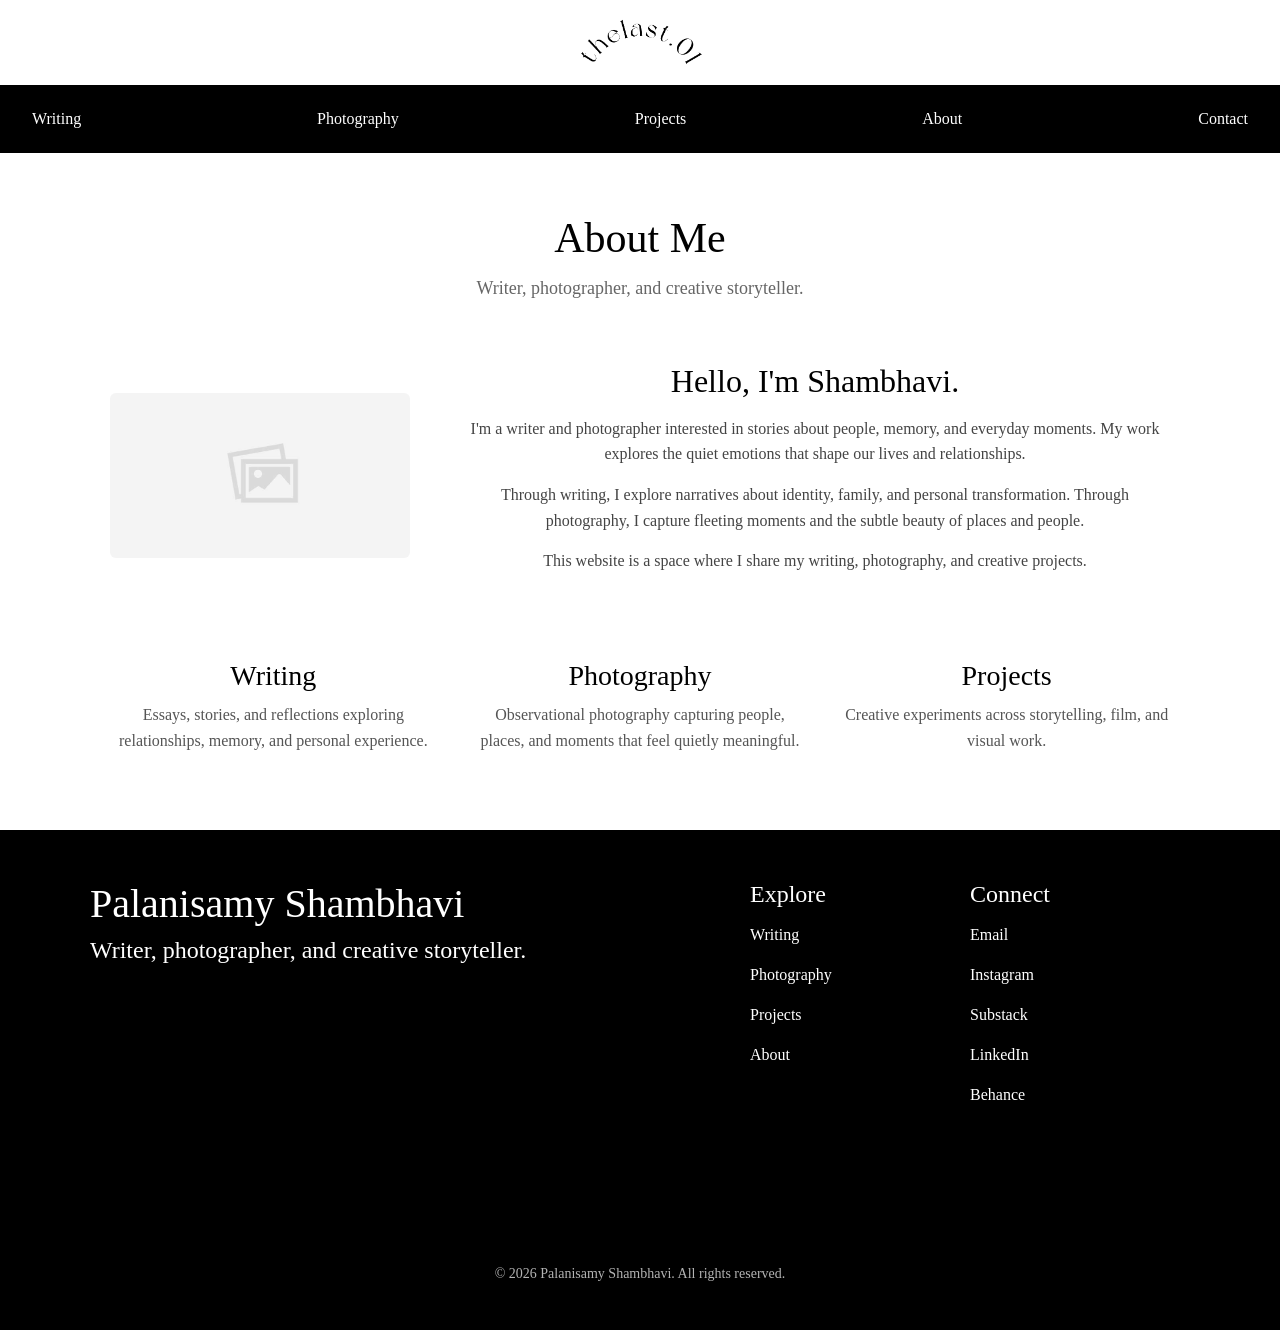
==== about/index.html @ fff71b80 "replaced with official placeholder images replaced all dummy images with proper placeholder images" ====
<!DOCTYPE html>
<html lang="en">
<head>
  <meta charset="utf-8"/>
  <meta name="viewport" content="width=device-width, initial-scale=1">
  <!--Page title & logo-->
  <title> About | TheLast.01 </title>
  <link rel="icon" type="image/png" href="../assets/logos/favicon.png">
  <!--Stylesheet Import-->
    <!-- js import -->
    <!-- <script src="index.js"></script> -->
    <!-- css import -->
    <link href="../universalJSCSSfiles/styles.css" rel="stylesheet"/>
    <!-- css import for navbar -->
    <link href="../universalJSCSSfiles/navbar.css" rel="stylesheet"/>
    <!-- css import for footer -->
    <link href="../universalJSCSSfiles/footer.css" rel="stylesheet"/>
    <!-- BOOTSTRAP -->
    <link rel="stylesheet" href="https://cdn.jsdelivr.net/npm/bootstrap@4.6.1/dist/css/bootstrap.min.css">
    <script src="https://cdn.jsdelivr.net/npm/jquery@3.6.0/dist/jquery.slim.min.js"></script>
    <script src="https://cdn.jsdelivr.net/npm/popper.js@1.16.1/dist/umd/popper.min.js"></script>
    <script src="https://cdn.jsdelivr.net/npm/bootstrap@4.6.1/dist/js/bootstrap.bundle.min.js"></script>
    <!-- for navbar-->
    <!-- <link rel="stylesheet" href="https://cdnjs.cloudflare.com/ajax/libs/font-awesome/4.7.0/css/font-awesome.min.css"> -->
</head>

  <body>
    <div>
      <!-- duplicate across ALL index.html pages -->
      <div>
        <!-- logo at the top of the page -->
        <div>
          <a href="../index.html">
            <img src="../assets/logos/websiteLogo.png" alt="" class="site-logo">
          </a>
        </div>

        <!-- introduce other pages in navBar-->
        <div></div>
        <nav>
          <ul class="navbar">
            <!-- might not include the following page later -->
            <!-- <a href="resume/index.html">resume</a> -->
            <li><a href="../writing/index.html">Writing</a></li>
            <li><a href="../photography/index.html">Photography</a></li>
            <li class="dropdown">
              <a href="../projects/index.html">Projects</a>
              <div class="dropdown-content">
                <a href="#">Link 1</a>
                <a href="#">Link 2</a>
                <a href="#">Link 3</a>
              </div>
            </li>
            <li><a href="../about/index.html">About</a></li>
            <li><a href="../contact/index.html">Contact</a></li>
          </ul>
        </nav>
      </div>

      <section class="about-page">

        <!-- Hero section -->
        <div class="about-hero">
          <h1>About Me</h1>
          <p>Writer, photographer, and creative storyteller.</p>
        </div>

        <!-- Main about section -->
        <div class="about-content">

          <div class="about-image">
            <img src="../placeholder.jpg" alt="Photo of Shambhavi">
          </div>

          <div class="about-text">
            <h2>Hello, I'm Shambhavi.</h2>

            <p>
              I'm a writer and photographer interested in stories about people,
              memory, and everyday moments. My work explores the quiet emotions
              that shape our lives and relationships.
            </p>

            <p>
              Through writing, I explore narratives about identity, family,
              and personal transformation. Through photography, I capture
              fleeting moments and the subtle beauty of places and people.
            </p>

            <p>
              This website is a space where I share my writing, photography,
              and creative projects.
            </p>

          </div>

        </div>

        <!-- What I do section -->
        <div class="about-work">

          <div class="work-item">
            <h3>Writing</h3>
            <p>
              Essays, stories, and reflections exploring relationships,
              memory, and personal experience.
            </p>
          </div>

          <div class="work-item">
            <h3>Photography</h3>
            <p>
              Observational photography capturing people, places,
              and moments that feel quietly meaningful.
            </p>
          </div>

          <div class="work-item">
            <h3>Projects</h3>
            <p>
              Creative experiments across storytelling, film,
              and visual work.
            </p>
          </div>

        </div>

      </section>


  </div>
  </body>

  <footer class="footer">

    <div class="footer-container">

      <div class="footer-column">
        <h1>Palanisamy Shambhavi</h1>
        <h4>Writer, photographer, and creative storyteller.</h4>
      </div>

      <div class="footer-column explore">
        <h4>Explore</h4>
          <p><a href="/writing">Writing</a></p>
          <p><a href="/photography">Photography</a></p>
          <p><a href="/projects">Projects</a></p>
          <p><a href="/about">About</a></p>
      </div>

      <div class="footer-column connect">
        <h4>Connect</h4>
          <p><a href="mailto:p.shambhavi.01@gmail.com">Email</a></p>
          <p><a href="https://www.instagram.com/thelast.01?igsh=a3dubzdybmFxbXIz">Instagram</a></p>
          <p><a href="https://substack.com/@theangrydaughter/posts">Substack</a></p>
          <p><a href="https://www.linkedin.com/in/shambhavi912/">LinkedIn</a></p>
          <p><a href="https://www.behance.net/shambhapalanis">Behance</a></p>
      </div>



    </div>

    <!-- <div class="socials">
      <img src="assets/socialMedia/email.png" alt="">
      <img src="assets/socialMedia/linkedin.png" alt="">
      <img src="assets/socialMedia/instagram.png" alt="">
      <img src="assets/socialMedia/youtube.png" alt="">
    </div> -->

    <div class="footer-bottom">
      <p>© 2026 Palanisamy Shambhavi. All rights reserved.</p>
    </div>

  </footer>


</html>
---- universalJSCSSfiles/styles.css ----
/* apply across all pages */
*
{
  font-family: serif, Times New Roman, Georgia;
  color: black;
  text-align: center;
  box-sizing: border-box;
}
body {
  font-family: "Inter", sans-serif;
  /* scolor: #1a1a1a; */
  line-height: 1.6;
  margin: 0;
  padding: 0;
  overflow-x: hidden;/* optional: hides horizontal overflow */
}

h1, h2, h3 {
  font-family: "Dream Avenue", serif;
}

html
{
  scroll-behavior: smooth;
  height: 100%;
  margin: 0;
  padding: 0;
  overflow-x: hidden;/* optional: hides horizontal overflow */
}


/* website logo styling */
.site-logo {
  width: 10%;   /* adjust size */
  height: auto;   /* keeps proportions */
}

/* carousel styling */
.carousel {
  position: relative;
  width: 100%;
  overflow: hidden;
}

.carousel-track {
  display: flex;
  scroll-behavior: smooth;
  overflow-x: hidden;

}


.slide {
  min-width: 100%;

  flex-shrink: 0;

}

.slide img {
  width: 100%;
  height: 550px;
  object-fit: cover;
  display: block;
}

/* arrows */

.arrow {
  position: absolute;
  top: 50%;
  transform: translateY(-50%);
  font-size: 28px;
  background: rgba(0,0,0,0.4);
  color: white;
  border: none;
  padding: 10px 14px;
  cursor: pointer;
}

.prev { left: 10px; }
.next { right: 10px; }

/* dots */

.carousel-dots {
  display: flex;
  justify-content: center;
  margin: 15px 0;
}

.carousel-dots button {
  width: 10px;
  height: 10px;
  border-radius: 50%;
  border: none;
  margin: 5px;
  background: #ccc;
  cursor: pointer;
}

.carousel-dots button.active {
  background: #333;
}



.everything
{
  margin-left: 5%;
  margin-right: 5%;
}

/* homepage sections styling */
.homepage-sections{
  width: 100%;
  border-top: 1px solid grey;
  border-bottom: 1px solid grey;
  padding: 1%;
margin: 1%;
}



.writing-grid {
  display: grid;
  grid-template-columns: 32% 32% 32%;
  justify-content: space-between; /* spreads the 3 pairs apart */
}

.writing-pair {
  display: grid;
  grid-template-columns: 40% 60%;
  border: 1px solid #ccc;
padding: 0px;
}
.writing-pair:hover {
  border-color: red;
}
.writing-grid div {
  background-color: #f1f1f1;
  color: #000;
  padding: 10px;
  font-size: 30px;
  text-align: center;
}

.writing-grid img
{
  width: 100%;
}


/* image grid styling */
.image-grid {
  display: grid;
  gap: 5%;
  grid-template-columns: auto auto auto;
  padding-top: 20px;
  padding-bottom: 50px;
}

.image-grid img {
  width: 100%;
}

.mainPhoto {
  grid-row-start: 1;
  grid-row-end: 3;
   grid-column-start: 2;
  grid-column-end: 3;
}


/* projects grid styling */
.projects-grid
{
  display: grid;
  gap: 5%;
  grid-template-columns: auto auto auto;
  padding-top: 20px;
  padding-bottom: 50px;
}
.projects-grid img {
  width: 100%;
}





/* about page */
.about-page{
  max-width:1100px;
  margin:auto;
  padding:60px 20px;
  line-height:1.6;
}

/* Hero */

.about-hero{
  text-align:center;
  margin-bottom:60px;
}

.about-hero h1{
  font-size:42px;
  margin-bottom:10px;
}

.about-hero p{
  font-size:18px;
  color:#666;
}

/* Main content */

.about-content{
  display:flex;
  gap:50px;
  align-items:center;
  margin-bottom:70px;
}

.about-image img{
  width:300px;
  border-radius:6px;
}

.about-text h2{
  margin-bottom:15px;
}

.about-text p{
  margin-bottom:15px;
  color:#444;
}

/* Work section */

.about-work{
  display:grid;
  grid-template-columns:repeat(3,1fr);
  gap:40px;
}

.work-item h3{
  margin-bottom:10px;
}

.work-item p{
  color:#555;
}

/* Responsive */

@media(max-width:900px){

.about-content{
  flex-direction:column;
  text-align:center;
}

.about-work{
  grid-template-columns:1fr;
}

}


/* contact page */
.contact-page {
  padding: 80px 20px;
}

.contact-container {
  max-width: 700px;
  margin: auto;
}

.contact-container h1 {
  font-size: 36px;
  margin-bottom: 15px;
}

.contact-intro {
  margin-bottom: 40px;
  color: #555;
  line-height: 1.6;
}

/* Links */

.contact-links {
  display: flex;
  flex-direction: column;
  gap: 20px;
}

.contact-item {
  display: block;
  padding: 20px;
  border: 1px solid #eee;
  text-decoration: none;
  color: black;
  transition: 0.2s;
}

.contact-item span {
  display: block;
  font-size: 14px;
  color: #666;
  margin-top: 5px;
}

.contact-item:hover {
  background: #f6f6f6;
  transform: translateX(4px);
}
---- universalJSCSSfiles/navbar.css ----
/* apply across all pages */
*
{
  font-family: serif, Times New Roman, Georgia;
  color: black;
  text-align: center;
}
html
{
  scroll-behavior: smooth;
  height: 100%;
}

/* navigation bar styling */
.navbar {
  list-style-type: none;
  margin: 0;
  padding: 0;
  background-color: black;
  display: flex;
  position: fixed;
  top: 0;
  width: 100%;
}

.navbar li a {
  display: block;
  color: white;
  padding: 14px 16px;
  text-decoration: none;
}

li {
  float: left;
}

/* this isnt working though, check it later */
@media screen and (max-width: 600px) {
  ul.navbar li.right,
  ul.navbar li {float: none;}
}

li a, .dropbtn {
  display: inline-block;
  color: white;
  text-align: center;
  padding: 14px 16px;
  text-decoration: none;
}

li a:hover, .dropdown:hover .dropbtn {
  background-color: grey;
}

li.dropdown {
  display: inline-block;
}

.dropdown-content {
  display: none;
  position: absolute;
  background-color: #f9f9f9;
  min-width: 160px;
  box-shadow: 0px 8px 16px 0px rgba(0,0,0,0.2);
  z-index: 1;
}

.dropdown-content a {
  /* fontColor: red; */
  padding: 12px 16px;
  text-decoration: none;
  display: block;
  text-align: left;
}

.dropdown-content a:hover {background-color: yellow;}

.dropdown:hover .dropdown-content {
  display: block;
}
---- universalJSCSSfiles/footer.css ----
.footer {
  background-color: black;
  color: white;
  padding: 50px 0px 30px 0px;
  text-align: left !important; /* forces it */
}

.footer-container {
  max-width: 1100px;
  margin: auto;
  display: flex;
  justify-content: space-between;
}

.footer-container h1,
.footer-container h4,
.footer-container p,
.footer-container li,
.footer-container a,
.footer-bottom p {
  color: white;
}

.footer-column{
  background-color: black;
  width: 60%;
  text-align: left !important;
}
.footer-column,
.footer-column.explore,
.footer-column.connect
{
margin-bottom: 100px; /* adds 20px space below only */
}
.footer-column * {
  text-align: left; /* aligns everything inside, including grid children */
}

.footer-column ul li {
  text-align: left;
}
.footer-column h3,
.footer-column h4 {
  margin-bottom: 15px;
}

.footer-column p {
  max-width: 250px;
}

.footer-column ul {
  list-style: none;
  padding: 0;
  margin: 0;
}
.footer-column li {
  margin-bottom: 8px;
}

.footer-column a {
  color: white;
  text-decoration: none;
}

.footer-column a:hover {
  text-decoration: underline;
}

.footer-column.explore{
  background-color: black;
  width: 20%;
}
/* Explore section: everything in one row */
.footer-column.explore ul {
  display: grid;
  /* grid-template-columns: repeat(4, auto); */
  gap: 30px;
}

.footer-column.connect{
  background-color: black;
  width: 20%;
}
/* Connect section: 3 items first row, 2 second row */
.footer-column.connect ul {
  display: grid;
  /* grid-template-columns: repeat(3, auto); */
  gap: 30px;
}

.footer-bottom {
  text-align: center;
  margin-top: 40px;
  font-size: 14px;
  opacity: 0.7;
}
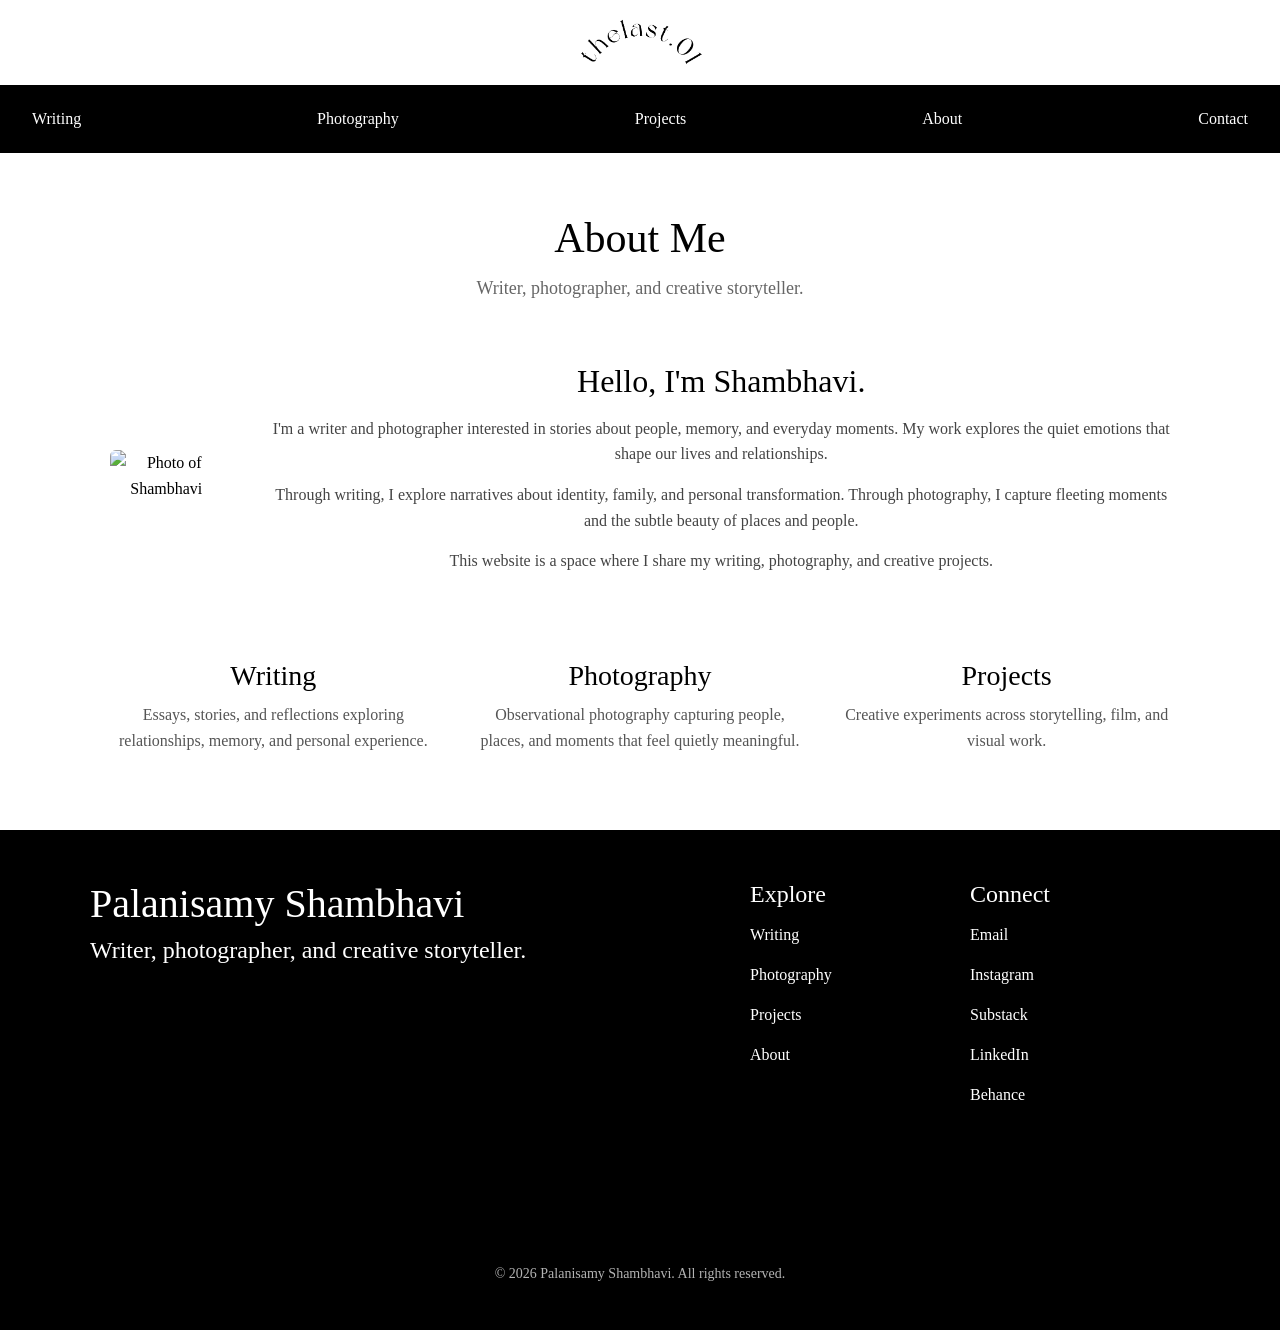
==== commit 5b7d2ab4: "image upload" ====
--- a/about/index.html
+++ b/about/index.html
@@ -11,6 +11,7 @@
     <!-- <script src="index.js"></script> -->
     <!-- css import -->
     <link href="../universalJSCSSfiles/styles.css" rel="stylesheet"/>
+    <link href="about.css" rel="stylesheet"/>
     <!-- css import for navbar -->
     <link href="../universalJSCSSfiles/navbar.css" rel="stylesheet"/>
     <!-- css import for footer -->
@@ -57,7 +58,7 @@
         </nav>
       </div>
 
-      <section class="about-page">
+      <div class="about-page">
 
         <!-- Hero section -->
         <div class="about-hero">
@@ -69,7 +70,7 @@
         <div class="about-content">
 
           <div class="about-image">
-            <img src="../placeholder.jpg" alt="Photo of Shambhavi">
+            <img src="aboutPagePicture.jpeg" alt="Photo of Shambhavi">
           </div>
 
           <div class="about-text">
@@ -125,11 +126,10 @@
 
         </div>
 
-      </section>
+      </div>
 
 
   </div>
-  </body>
 
   <footer class="footer">
 
@@ -175,4 +175,8 @@
   </footer>
 
 
+  </body>
+
+
+
 </html>
--- a/about/about.css
+++ b/about/about.css
@@ -0,0 +1,5 @@
+.about-page
+{
+  width: 90%;
+  margin: 0 auto;
+}
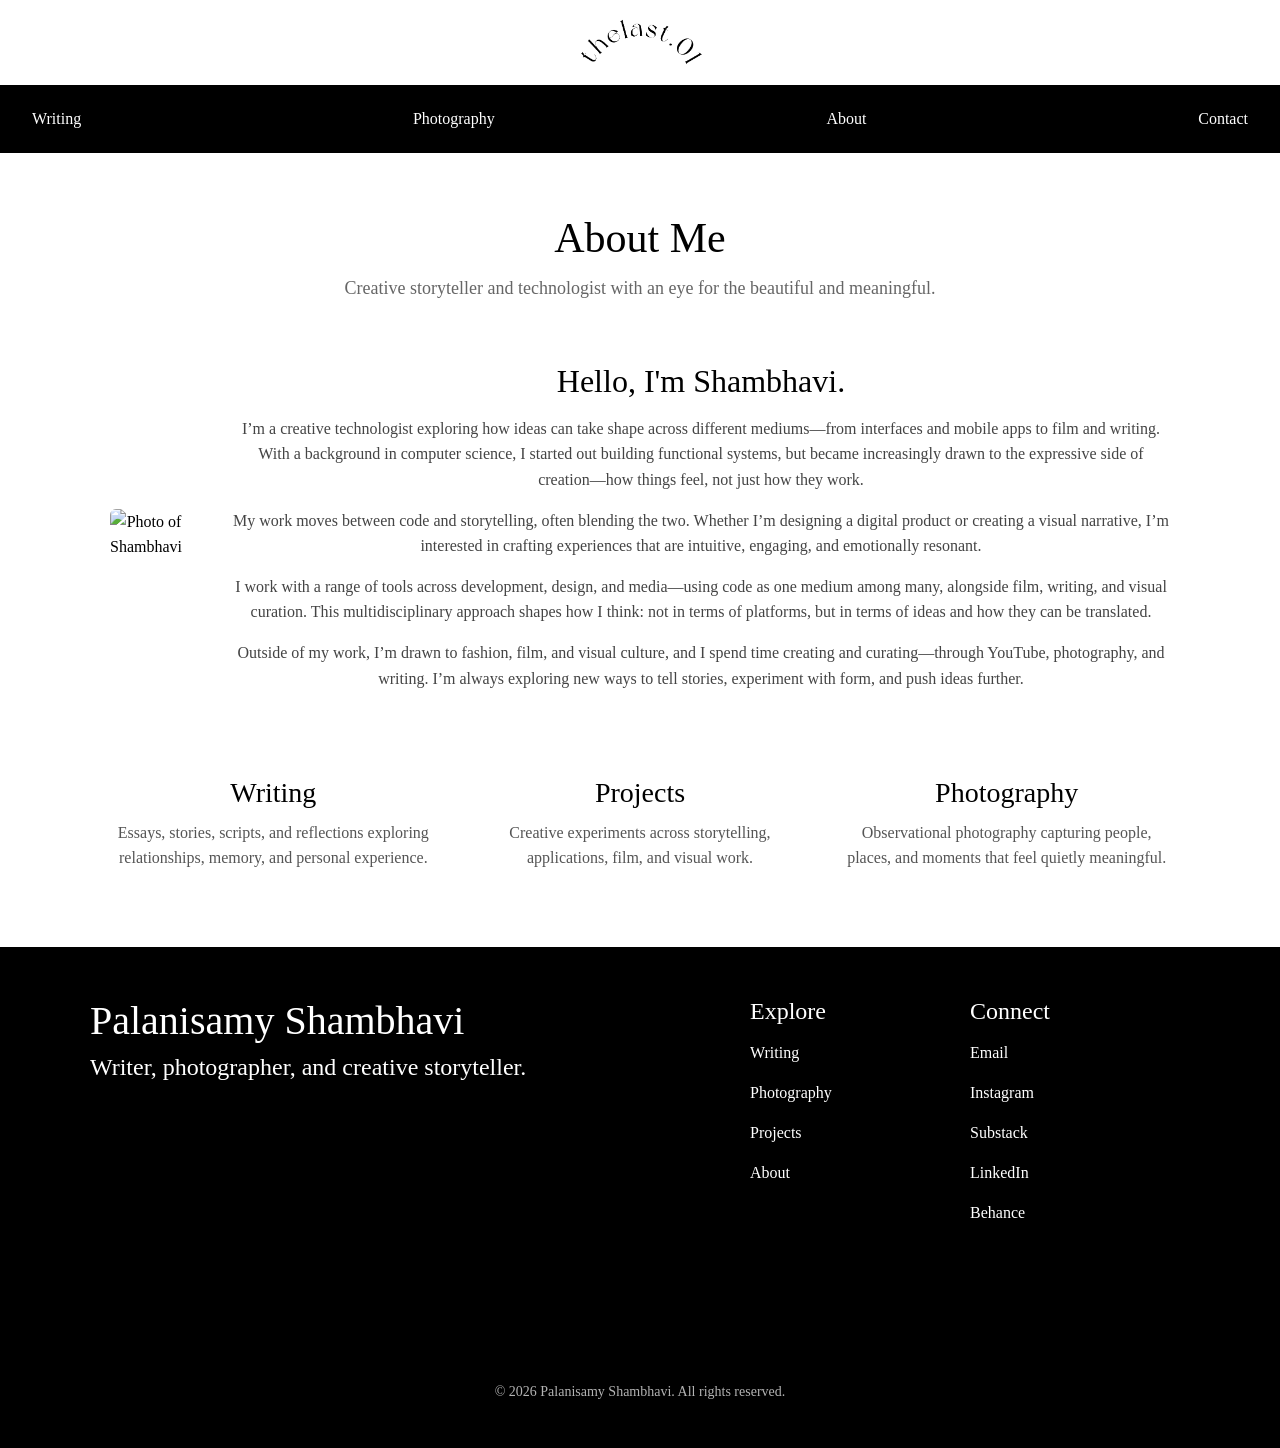
==== commit d4c53e01: "edits" ====
--- a/about/index.html
+++ b/about/index.html
@@ -44,14 +44,14 @@
             <!-- <a href="resume/index.html">resume</a> -->
             <li><a href="../writing/index.html">Writing</a></li>
             <li><a href="../photography/index.html">Photography</a></li>
-            <li class="dropdown">
+            <!-- <li class="dropdown">
               <a href="../projects/index.html">Projects</a>
               <div class="dropdown-content">
                 <a href="#">Link 1</a>
                 <a href="#">Link 2</a>
                 <a href="#">Link 3</a>
               </div>
-            </li>
+            </li> -->
             <li><a href="../about/index.html">About</a></li>
             <li><a href="../contact/index.html">Contact</a></li>
           </ul>
@@ -63,7 +63,7 @@
         <!-- Hero section -->
         <div class="about-hero">
           <h1>About Me</h1>
-          <p>Writer, photographer, and creative storyteller.</p>
+          <p>Creative storyteller and technologist with an eye for the beautiful and meaningful.</p>
         </div>
 
         <!-- Main about section -->
@@ -77,20 +77,16 @@
             <h2>Hello, I'm Shambhavi.</h2>
 
             <p>
-              I'm a writer and photographer interested in stories about people,
-              memory, and everyday moments. My work explores the quiet emotions
-              that shape our lives and relationships.
+              I’m a creative technologist exploring how ideas can take shape across different mediums—from interfaces and mobile apps to film and writing. With a background in computer science, I started out building functional systems, but became increasingly drawn to the expressive side of creation—how things feel, not just how they work.
             </p>
-
             <p>
-              Through writing, I explore narratives about identity, family,
-              and personal transformation. Through photography, I capture
-              fleeting moments and the subtle beauty of places and people.
+              My work moves between code and storytelling, often blending the two. Whether I’m designing a digital product or creating a visual narrative, I’m interested in crafting experiences that are intuitive, engaging, and emotionally resonant.
             </p>
-
             <p>
-              This website is a space where I share my writing, photography,
-              and creative projects.
+              I work with a range of tools across development, design, and media—using code as one medium among many, alongside film, writing, and visual curation. This multidisciplinary approach shapes how I think: not in terms of platforms, but in terms of ideas and how they can be translated.
+            </p>
+            <p>
+              Outside of my work, I’m drawn to fashion, film, and visual culture, and I spend time creating and curating—through YouTube, photography, and writing. I’m always exploring new ways to tell stories, experiment with form, and push ideas further.
             </p>
 
           </div>
@@ -103,26 +99,24 @@
           <div class="work-item">
             <h3>Writing</h3>
             <p>
-              Essays, stories, and reflections exploring relationships,
-              memory, and personal experience.
+              Essays, stories, scripts, and reflections exploring relationships, memory, and personal experience.
+            </p>
+          </div>
+
+          <div class="work-item">
+            <h3>Projects</h3>
+            <p>
+              Creative experiments across storytelling, applications, film, and visual work.
             </p>
           </div>
 
           <div class="work-item">
             <h3>Photography</h3>
             <p>
-              Observational photography capturing people, places,
-              and moments that feel quietly meaningful.
+              Observational photography capturing people, places, and moments that feel quietly meaningful.
             </p>
           </div>
 
-          <div class="work-item">
-            <h3>Projects</h3>
-            <p>
-              Creative experiments across storytelling, film,
-              and visual work.
-            </p>
-          </div>
 
         </div>
 
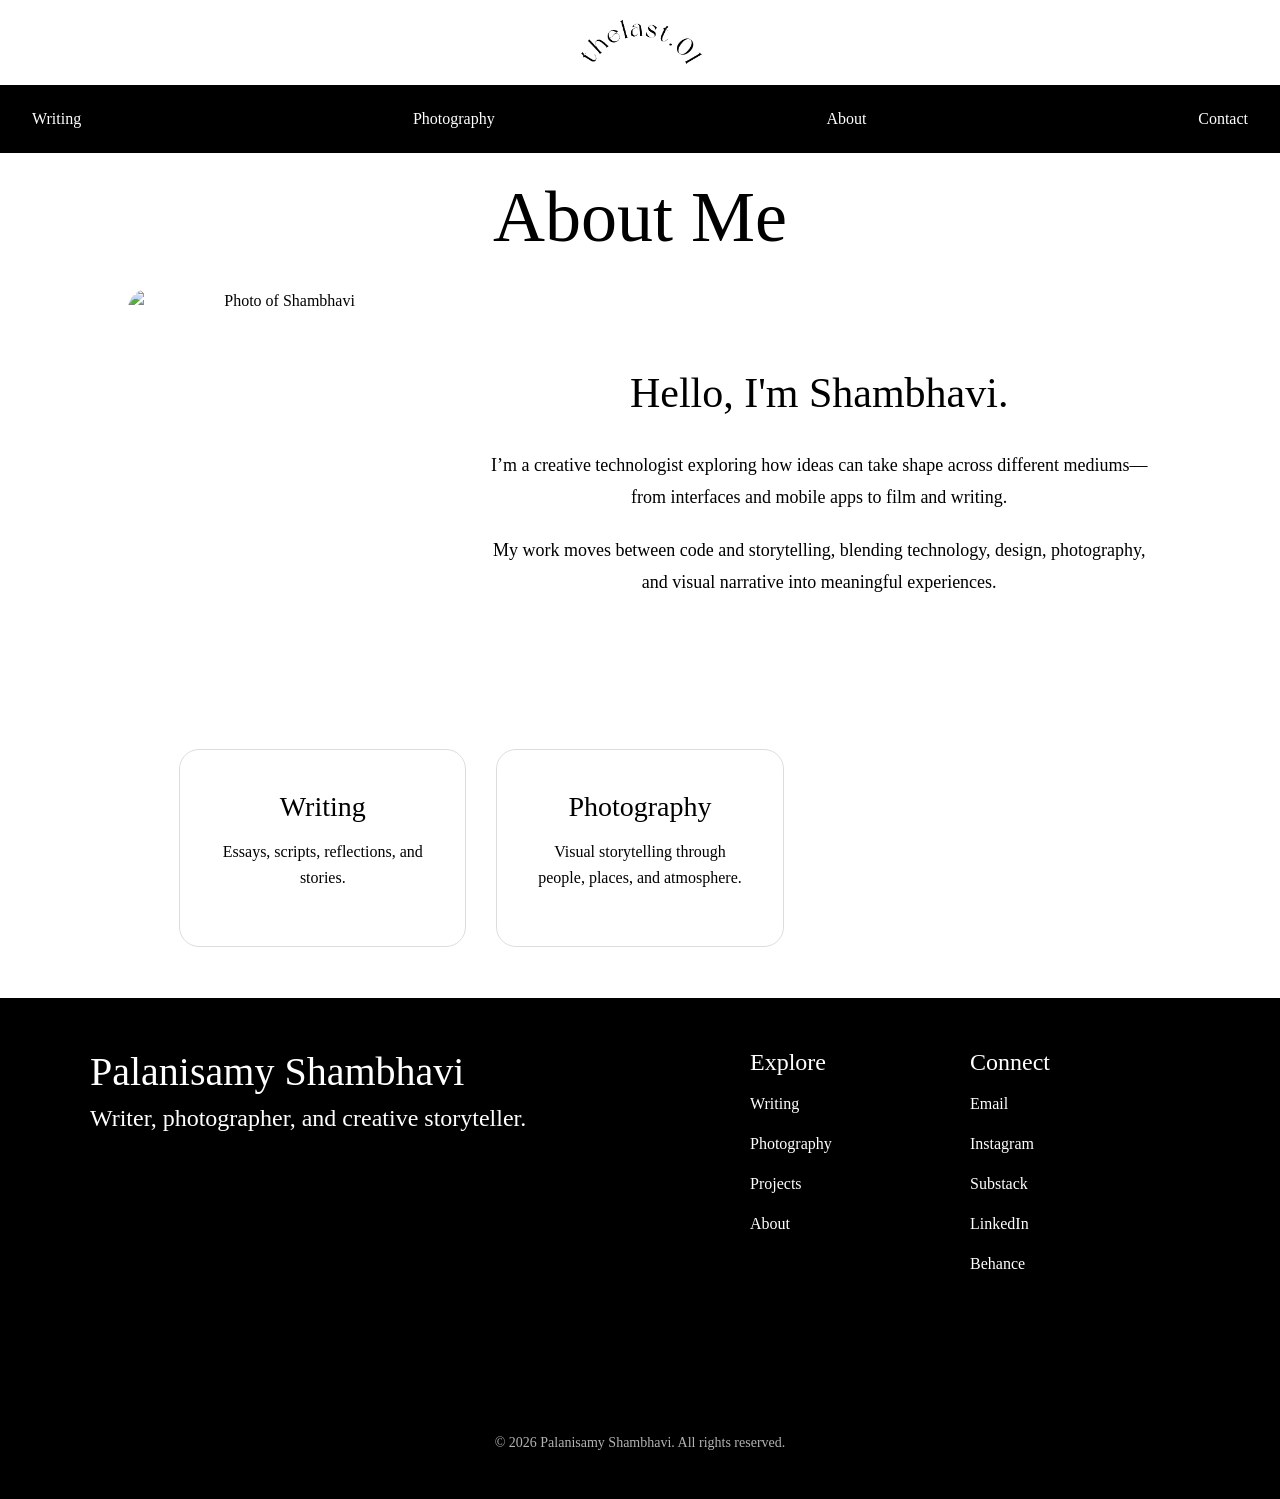
==== commit 03c0b43e: "about page edits" ====
--- a/about/index.html
+++ b/about/index.html
@@ -60,14 +60,13 @@
 
       <div class="about-page">
 
-        <!-- Hero section -->
-        <div class="about-hero">
+        <!-- title -->
+        <section class="about-title">
           <h1>About Me</h1>
-          <p>Creative storyteller and technologist with an eye for the beautiful and meaningful.</p>
-        </div>
+        </section>
 
-        <!-- Main about section -->
-        <div class="about-content">
+        <!-- image + intro -->
+        <section class="about-intro">
 
           <div class="about-image">
             <img src="aboutPagePicture.jpeg" alt="Photo of Shambhavi">
@@ -77,48 +76,44 @@
             <h2>Hello, I'm Shambhavi.</h2>
 
             <p>
-              I’m a creative technologist exploring how ideas can take shape across different mediums—from interfaces and mobile apps to film and writing. With a background in computer science, I started out building functional systems, but became increasingly drawn to the expressive side of creation—how things feel, not just how they work.
-            </p>
-            <p>
-              My work moves between code and storytelling, often blending the two. Whether I’m designing a digital product or creating a visual narrative, I’m interested in crafting experiences that are intuitive, engaging, and emotionally resonant.
-            </p>
-            <p>
-              I work with a range of tools across development, design, and media—using code as one medium among many, alongside film, writing, and visual curation. This multidisciplinary approach shapes how I think: not in terms of platforms, but in terms of ideas and how they can be translated.
-            </p>
-            <p>
-              Outside of my work, I’m drawn to fashion, film, and visual culture, and I spend time creating and curating—through YouTube, photography, and writing. I’m always exploring new ways to tell stories, experiment with form, and push ideas further.
+              I’m a creative technologist exploring how ideas can take shape
+              across different mediums—from interfaces and mobile apps to film
+              and writing.
             </p>
 
-          </div>
-
-        </div>
-
-        <!-- What I do section -->
-        <div class="about-work">
-
-          <div class="work-item">
-            <h3>Writing</h3>
             <p>
-              Essays, stories, scripts, and reflections exploring relationships, memory, and personal experience.
+              My work moves between code and storytelling, blending technology,
+              design, photography, and visual narrative into meaningful experiences.
             </p>
           </div>
 
-          <div class="work-item">
+        </section>
+
+        <!-- categories -->
+        <section class="about-links">
+
+<a href="../writing/index.html">
+          <div class="about-card">
+            <h3>Writing</h3>
+            <p>Essays, scripts, reflections, and stories.</p>
+          </div>
+        </a>
+
+<!-- <a href="../projects/index.html">
+          <div class="about-card">
             <h3>Projects</h3>
-            <p>
-              Creative experiments across storytelling, applications, film, and visual work.
-            </p>
+            <p>Creative experiments across media and technology.</p>
           </div>
+        </a> -->
 
-          <div class="work-item">
+<a href="../photography/index.html">
+          <div class="about-card">
             <h3>Photography</h3>
-            <p>
-              Observational photography capturing people, places, and moments that feel quietly meaningful.
-            </p>
+            <p>Visual storytelling through people, places, and atmosphere.</p>
           </div>
+        </a>
 
-
-        </div>
+        </section>
 
       </div>
 
--- a/universalJSCSSfiles/styles.css
+++ b/universalJSCSSfiles/styles.css
@@ -105,75 +105,137 @@
 
 
 
-.everything
-{
-  margin-left: 5%;
-  margin-right: 5%;
-}
+            .main-body
+            {
+              margin-left: 5%;
+              margin-right: 5%;
+              /* background: red; */
+            }
+            .gap-format
+            {
+              /* background: pink; */
+              padding-top: 8vh;
+            }
 
 /* homepage sections styling */
-.homepage-sections{
-  width: 100%;
-  border-top: 1px solid grey;
-  border-bottom: 1px solid grey;
-  padding: 1%;
-margin: 1%;
-}
-
-
-
-.writing-grid {
-  display: grid;
-  grid-template-columns: 32% 32% 32%;
-  justify-content: space-between; /* spreads the 3 pairs apart */
-}
-
-.writing-pair {
-  display: grid;
-  grid-template-columns: 40% 60%;
-  border: 1px solid #ccc;
-padding: 0px;
-}
-.writing-pair:hover {
-  border-color: red;
-}
-.writing-grid div {
-  background-color: #f1f1f1;
-  color: #000;
-  padding: 10px;
-  font-size: 30px;
-  text-align: center;
-}
-
-.writing-grid img
-{
-  width: 100%;
-}
-
-
-/* image grid styling */
-.image-grid {
-  display: grid;
-  gap: 5%;
-  grid-template-columns: auto auto auto;
-  padding-top: 20px;
-  padding-bottom: 50px;
-}
-
-.image-grid img {
-  width: 100%;
-}
-
-.mainPhoto {
-  grid-row-start: 1;
-  grid-row-end: 3;
-   grid-column-start: 2;
-  grid-column-end: 3;
-}
+            .homepage-sections{
+              width: 100%;
+              /* border-top: 1px solid grey;
+              border-bottom: 1px solid grey; */
+              padding: 1%;
+              padding-bottom: 3%;
+            /* margin: 1%; */
+            /* background: blue; */
+            }
+
+
+/* final writing styling */
+        .writing-grid {
+          display: grid;
+          grid-template-columns: repeat(3, 1fr);
+          gap: 20px;
+          /* background: yellow; */
+          /* margin: 1%; */
+        }
+
+        .writing-pair {
+          display: grid;
+          grid-template-columns: 120px 1fr;
+          align-items: center;
+
+          border: 1px solid #ccc;
+          padding: 5%;
+          background-color: #f1f1f1;
+
+          overflow: hidden;
+        }
+
+        .writing-pair:hover {
+          border-color: red;
+        }
+
+        .writing-pair img {
+          width: 120px;
+          height: 120px;
+          object-fit: cover;
+          display: block;
+        }
+
+        .writing-desc {
+          padding: 15px;
+          text-align: left;
+        }
+
+        .writing-desc h4 {
+          margin: 0 0 8px;
+          font-size: 22px;
+        }
+
+        .writing-desc p {
+          margin: 0;
+          font-size: 16px;
+          color: #666;
+        }
+
+        .see-more
+        {
+          padding: 1%;
+
+          /* background: pink; */
+        }
+
+
+
+
+/* final image styling */
+            .featured-grid {
+              display: grid;
+
+              grid-template-columns: repeat(4, 1fr);
+              grid-auto-rows: 220px;
+
+              gap: 16px;
+
+              /* background: purple; */
+            }
+
+            /* image cards */
+            .photo {
+              overflow: hidden;
+              border-radius: 18px;
+            }
+
+            /* images */
+            .photo img {
+              width: 100%;
+              height: 100%;
+              object-fit: cover;
+
+              display: block;
+
+              transition: transform 0.4s ease;
+            }
+
+            .photo:hover img {
+              transform: scale(1.05);
+            }
+
+            /* shapes */
+
+            .square {
+              grid-column: span 1;
+            }
+
+            .landscape {
+              grid-column: span 2;
+            }
+
+
+
 
 
 /* projects grid styling */
-.projects-grid
+/* .projects-grid
 {
   display: grid;
   gap: 5%;
@@ -183,22 +245,20 @@
 }
 .projects-grid img {
   width: 100%;
-}
+} */
 
 
 
 
 
 /* about page */
-.about-page{
+/* .about-page{
   max-width:1100px;
   margin:auto;
   padding:60px 20px;
   line-height:1.6;
 }
 
-/* Hero */
-
 .about-hero{
   text-align:center;
   margin-bottom:60px;
@@ -213,8 +273,6 @@
   font-size:18px;
   color:#666;
 }
-
-/* Main content */
 
 .about-content{
   display:flex;
@@ -237,8 +295,6 @@
   color:#444;
 }
 
-/* Work section */
-
 .about-work{
   display:grid;
   grid-template-columns:repeat(3,1fr);
@@ -253,7 +309,6 @@
   color:#555;
 }
 
-/* Responsive */
 
 @media(max-width:900px){
 
@@ -266,11 +321,11 @@
   grid-template-columns:1fr;
 }
 
-}
+} */
 
 
 /* contact page */
-.contact-page {
+/* .contact-page {
   padding: 80px 20px;
 }
 
@@ -290,7 +345,6 @@
   line-height: 1.6;
 }
 
-/* Links */
 
 .contact-links {
   display: flex;
@@ -317,4 +371,4 @@
 .contact-item:hover {
   background: #f6f6f6;
   transform: translateX(4px);
-}
+} */
--- a/about/about.css
+++ b/about/about.css
@@ -1,5 +1,92 @@
-.about-page
-{
-  width: 90%;
+.about-page {
+  width: 80%;
+  /* max-width: 1200px; */
   margin: 0 auto;
 }
+
+/* TITLE */
+
+.about-title {
+  padding: 2%;
+}
+
+.about-title h1 {
+  font-size: 72px;
+  font-weight: 400;
+}
+
+/* INTRO SECTION */
+
+.about-intro {
+  display: grid;
+  grid-template-columns: 30% 65%;
+
+  gap: 5%;
+  align-items: center;
+
+  /* margin-bottom: 120px; */
+}
+
+/* IMAGE */
+.about-image img {
+  width: 100%;
+  aspect-ratio: 3 / 4;
+
+  object-fit: cover;
+
+  border-radius: 20px;
+  display: block;
+}
+
+/* TEXT */
+.about-text{
+width: 100%;
+}
+
+
+.about-text h2 {
+  font-size: 42px;
+  margin-bottom: 30px;
+}
+
+.about-text p {
+  font-size: 18px;
+  line-height: 1.8;
+
+  margin-bottom: 20px;
+}
+
+/* BOTTOM CARDS */
+
+.about-links {
+  display: grid;
+  grid-template-columns: repeat(3, 1fr);
+
+  gap: 30px;
+
+  margin: 5%;
+}
+
+.about-card {
+  padding: 40px;
+
+  border: 1px solid #ddd;
+  border-radius: 20px;
+
+  transition: 0.3s ease;
+}
+
+.about-card:hover {
+  transform: translateY(-5px);
+  border-color: black;
+}
+
+.about-card h3 {
+  font-size: 28px;
+  margin-bottom: 15px;
+}
+
+.about-card p {
+  font-size: 16px;
+  line-height: 1.6;
+}
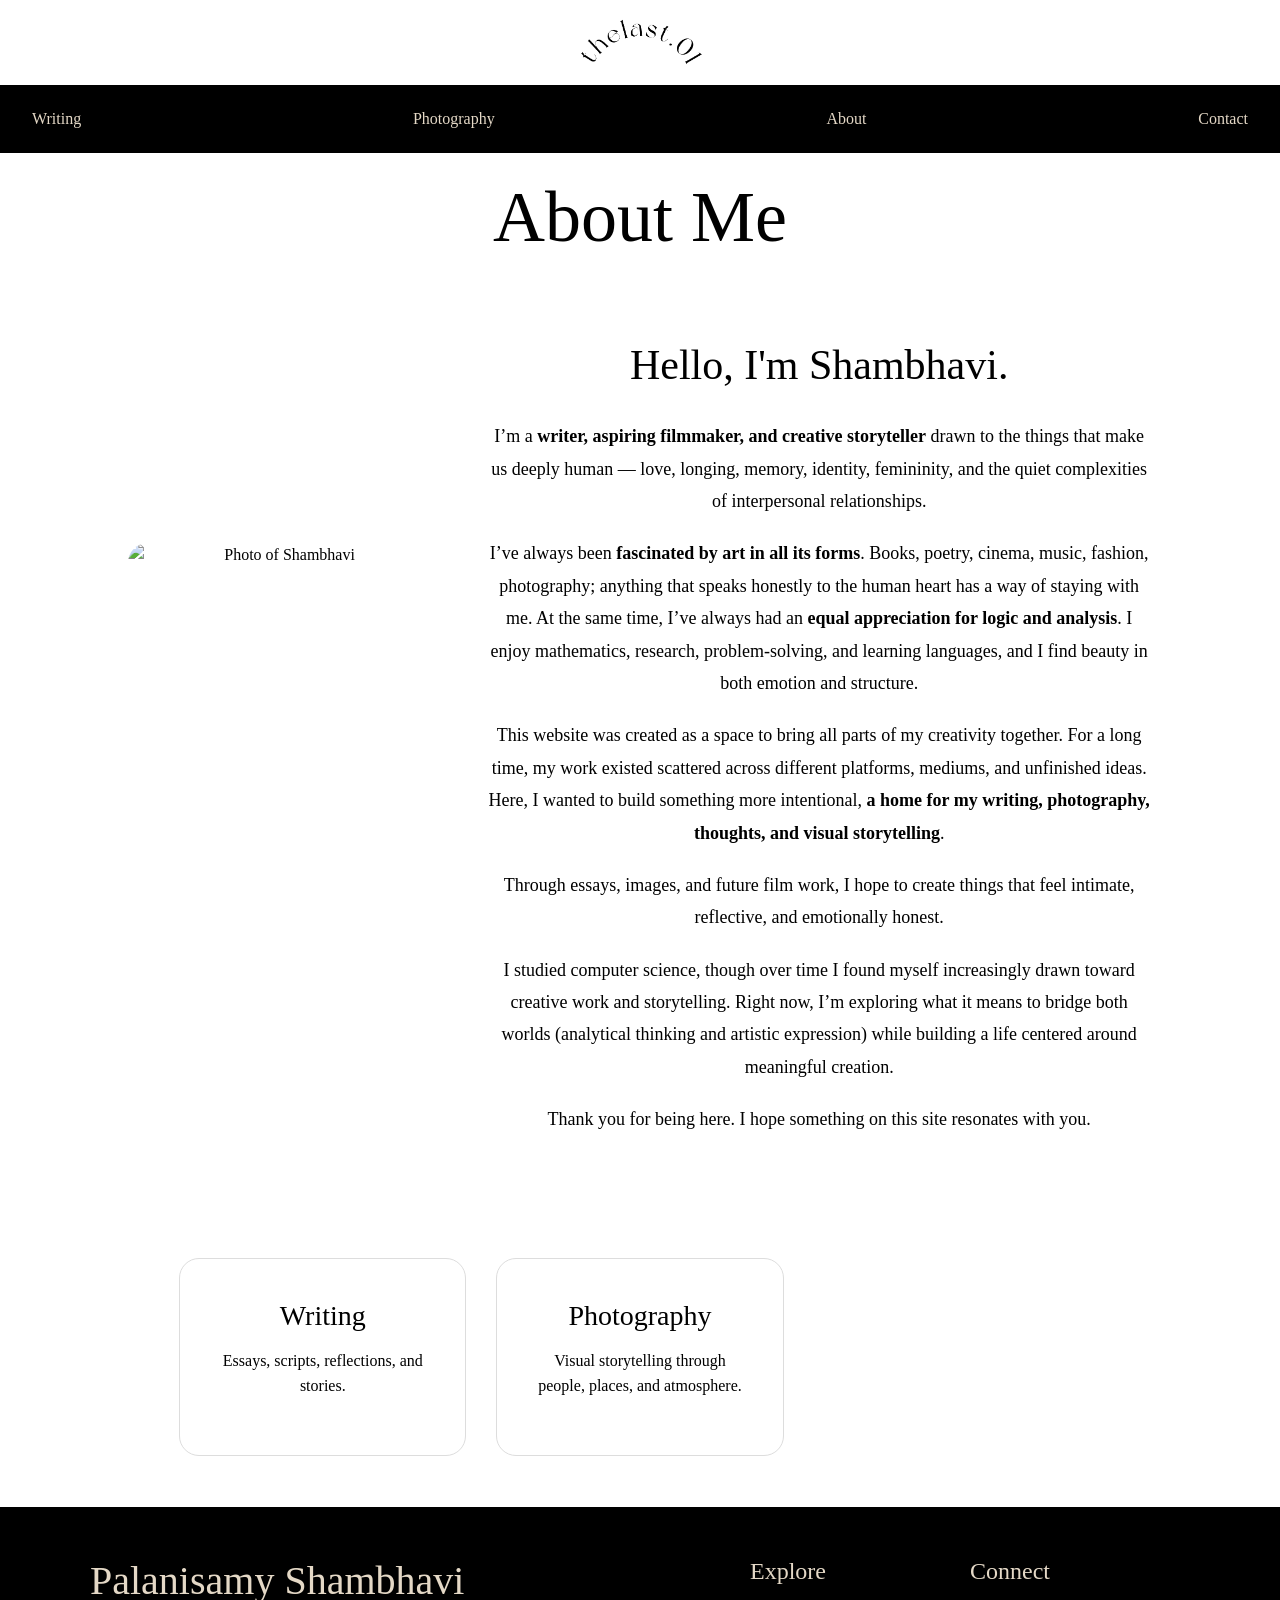
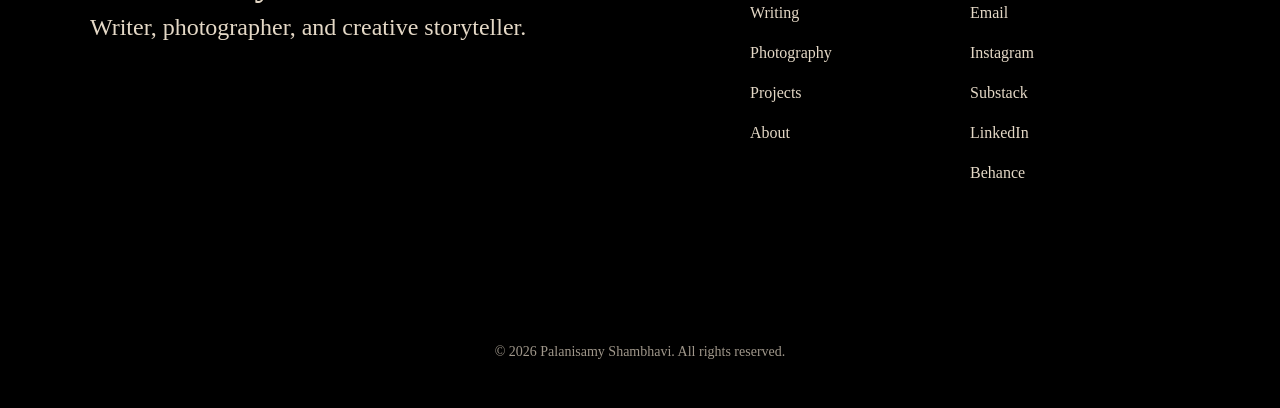
==== commit e1b6c5f1: "about page" ====
--- a/about/index.html
+++ b/about/index.html
@@ -75,16 +75,18 @@
           <div class="about-text">
             <h2>Hello, I'm Shambhavi.</h2>
 
-            <p>
-              I’m a creative technologist exploring how ideas can take shape
-              across different mediums—from interfaces and mobile apps to film
-              and writing.
-            </p>
+            <p>I’m a <b>writer, aspiring filmmaker, and creative storyteller</b> drawn to the things that make us deeply human — love, longing, memory, identity, femininity, and the quiet complexities of interpersonal relationships.</p>
 
-            <p>
-              My work moves between code and storytelling, blending technology,
-              design, photography, and visual narrative into meaningful experiences.
-            </p>
+            <p>I’ve always been <b>fascinated by art in all its forms</b>. Books, poetry, cinema, music, fashion, photography; anything that speaks honestly to the human heart has a way of staying with me. At the same time, I’ve always had an <b>equal appreciation for logic and analysis</b>. I enjoy mathematics, research, problem-solving, and learning languages, and I find beauty in both emotion and structure.</p>
+
+            <p>This website was created as a space to bring all parts of my creativity together. For a long time, my work existed scattered across different platforms, mediums, and unfinished ideas. Here, I wanted to build something more intentional, <b>a home for my writing, photography, thoughts, and visual storytelling</b>.</p>
+
+            <p>Through essays, images, and future film work, I hope to create things that feel intimate, reflective, and emotionally honest.</p>
+
+            <p>I studied computer science, though over time I found myself increasingly drawn toward creative work and storytelling. Right now, I’m exploring what it means to bridge both worlds (analytical thinking and artistic expression) while building a life centered around meaningful creation.</p>
+
+            <p>Thank you for being here. I hope something on this site resonates with you.</p>
+
           </div>
 
         </section>
--- a/universalJSCSSfiles/styles.css
+++ b/universalJSCSSfiles/styles.css
@@ -103,13 +103,22 @@
   background: #333;
 }
 
-
-
+            .homepageImage {
+              width: 100%;
+              overflow: hidden;
+            }
+
+            .homepageImage img {
+              width: 100%;
+              height: auto;
+              display: block;
+              object-fit: contain;
+            }
             .main-body
             {
-              margin-left: 5%;
-              margin-right: 5%;
-              /* background: red; */
+              width: 80%;
+              margin: 0 auto;
+
             }
             .gap-format
             {
@@ -142,6 +151,7 @@
           display: grid;
           grid-template-columns: 120px 1fr;
           align-items: center;
+          border-radius: 20px;
 
           border: 1px solid #ccc;
           padding: 5%;
@@ -151,7 +161,9 @@
         }
 
         .writing-pair:hover {
-          border-color: red;
+          border: 5px solid #ccc;
+          border-color: #e4d8c6;
+          border-radius: 20px;
         }
 
         .writing-pair img {
@@ -230,8 +242,20 @@
               grid-column: span 2;
             }
 
-
-
+            /* the caption styling isnt wokring lol */
+
+            .caption {
+              /* position: absolute;
+              bottom: 10px;
+              left: 10px; */
+
+              color: black;
+              font-size: 140px;
+
+              /* background: rgba(0,0,0,0.4); */
+              padding: 4px 8px;
+              /* border-radius: 4px; */
+            }
 
 
 /* projects grid styling */
@@ -372,3 +396,47 @@
   background: #f6f6f6;
   transform: translateX(4px);
 } */
+
+
+
+/* for the writing popuo modalLink */
+
+.modal {
+  position: fixed;
+  top: 0;
+  left: 0;
+
+  width: 100%;
+  height: 100%;
+
+  background: rgba(0,0,0,0.7);
+
+  display: none;
+
+  justify-content: center;
+  align-items: center;
+
+  z-index: 9999;
+}
+
+.modal.show {
+  display: flex;
+}
+
+.modal-content {
+  background: white;
+
+  width: 80%;
+  max-width: 700px;
+
+  padding: 2rem;
+
+  max-height: 90vh;
+
+  overflow-y: auto;
+}
+
+.close {
+  cursor: pointer;
+  font-size: 2rem;
+}
--- a/about/about.css
+++ b/about/about.css
@@ -23,7 +23,8 @@
 
   gap: 5%;
   align-items: center;
-
+  padding-top: 5%;
+  padding-bottom: 5%;
   /* margin-bottom: 120px; */
 }
 
--- a/universalJSCSSfiles/navbar.css
+++ b/universalJSCSSfiles/navbar.css
@@ -25,7 +25,7 @@
 
 .navbar li a {
   display: block;
-  color: white;
+  color: #e4d8c6;
   padding: 14px 16px;
   text-decoration: none;
 }
@@ -42,7 +42,7 @@
 
 li a, .dropbtn {
   display: inline-block;
-  color: white;
+  color: #e4d8c6;
   text-align: center;
   padding: 14px 16px;
   text-decoration: none;
--- a/universalJSCSSfiles/footer.css
+++ b/universalJSCSSfiles/footer.css
@@ -3,7 +3,7 @@
 
 .footer {
   background-color: black;
-  color: white;
+  color: #e4d8c6;
   padding: 50px 0px 30px 0px;
   text-align: left !important; /* forces it */
 }
@@ -21,7 +21,7 @@
 .footer-container li,
 .footer-container a,
 .footer-bottom p {
-  color: white;
+  color: #e4d8c6;
 }
 
 .footer-column{
@@ -61,7 +61,7 @@
 }
 
 .footer-column a {
-  color: white;
+  color: #e4d8c6;
   text-decoration: none;
 }
 
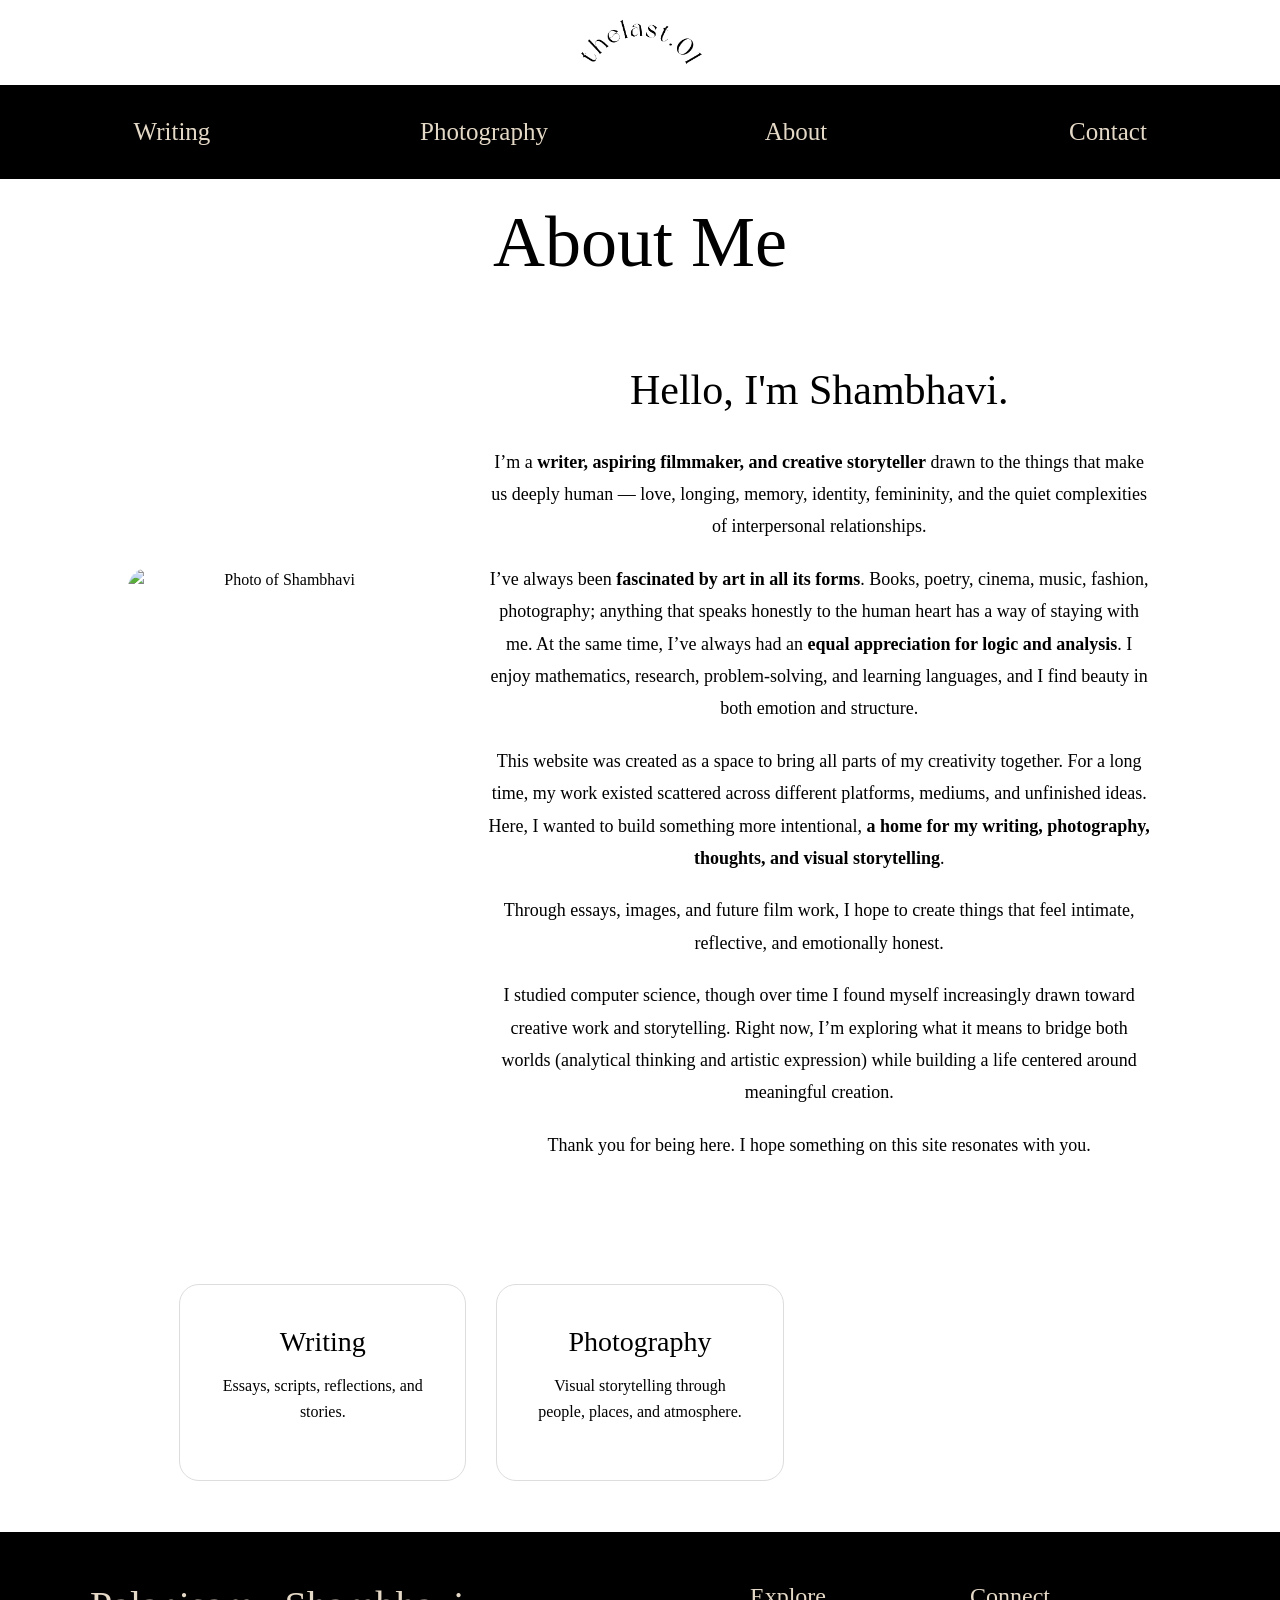
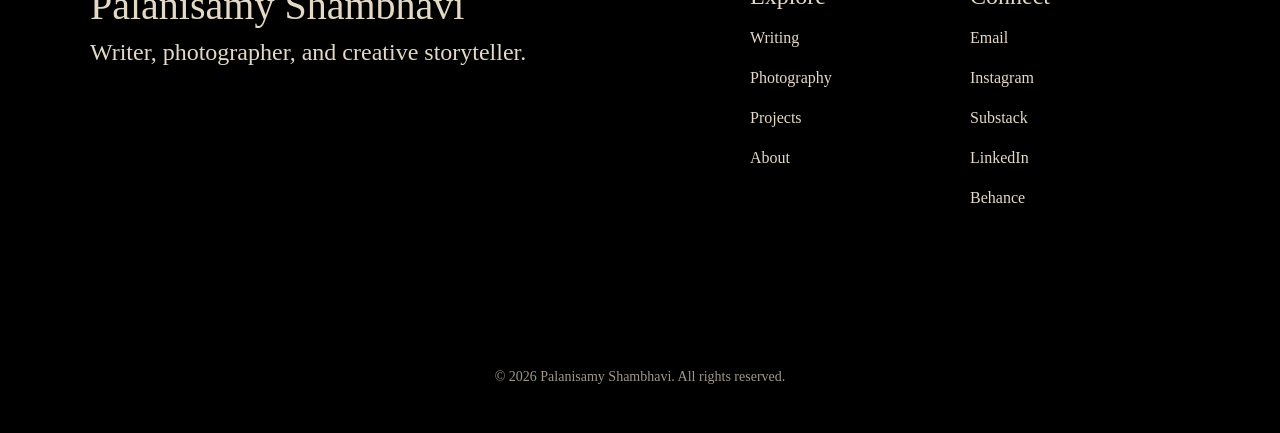
==== commit f7108abd: "code formatting" ====
--- a/about/index.html
+++ b/about/index.html
@@ -1,31 +1,29 @@
 <!DOCTYPE html>
 <html lang="en">
-<head>
-  <meta charset="utf-8"/>
-  <meta name="viewport" content="width=device-width, initial-scale=1">
-  <!--Page title & logo-->
-  <title> About | TheLast.01 </title>
-  <link rel="icon" type="image/png" href="../assets/logos/favicon.png">
-  <!--Stylesheet Import-->
-    <!-- js import -->
-    <!-- <script src="index.js"></script> -->
-    <!-- css import -->
-    <link href="../universalJSCSSfiles/styles.css" rel="stylesheet"/>
-    <link href="about.css" rel="stylesheet"/>
-    <!-- css import for navbar -->
-    <link href="../universalJSCSSfiles/navbar.css" rel="stylesheet"/>
-    <!-- css import for footer -->
-    <link href="../universalJSCSSfiles/footer.css" rel="stylesheet"/>
-    <!-- BOOTSTRAP -->
-    <link rel="stylesheet" href="https://cdn.jsdelivr.net/npm/bootstrap@4.6.1/dist/css/bootstrap.min.css">
-    <script src="https://cdn.jsdelivr.net/npm/jquery@3.6.0/dist/jquery.slim.min.js"></script>
-    <script src="https://cdn.jsdelivr.net/npm/popper.js@1.16.1/dist/umd/popper.min.js"></script>
-    <script src="https://cdn.jsdelivr.net/npm/bootstrap@4.6.1/dist/js/bootstrap.bundle.min.js"></script>
-    <!-- for navbar-->
-    <!-- <link rel="stylesheet" href="https://cdnjs.cloudflare.com/ajax/libs/font-awesome/4.7.0/css/font-awesome.min.css"> -->
-</head>
+  <head>
+    <meta charset="utf-8"/>
+    <meta name="viewport" content="width=device-width, initial-scale=1">
+    <!--Page title & logo-->
+    <title> About | TheLast.01 </title>
+    <link rel="icon" type="image/png" href="../assets/logos/favicon.png">
+    <!--Stylesheet Import-->
+      <!-- js import -->
+      <!-- css import -->
+      <link href="../universalJSCSSfiles/styles.css" rel="stylesheet"/>
+      <link href="about.css" rel="stylesheet"/>
+      <!-- css import for navbar -->
+      <link href="../universalJSCSSfiles/navbar.css" rel="stylesheet"/>
+      <!-- css import for footer -->
+      <link href="../universalJSCSSfiles/footer.css" rel="stylesheet"/>
+      <!-- BOOTSTRAP -->
+      <link rel="stylesheet" href="https://cdn.jsdelivr.net/npm/bootstrap@4.6.1/dist/css/bootstrap.min.css">
+      <script src="https://cdn.jsdelivr.net/npm/jquery@3.6.0/dist/jquery.slim.min.js"></script>
+      <script src="https://cdn.jsdelivr.net/npm/popper.js@1.16.1/dist/umd/popper.min.js"></script>
+      <script src="https://cdn.jsdelivr.net/npm/bootstrap@4.6.1/dist/js/bootstrap.bundle.min.js"></script>
+  </head>
 
   <body>
+
     <div>
       <!-- duplicate across ALL index.html pages -->
       <div>
@@ -38,6 +36,8 @@
 
         <!-- introduce other pages in navBar-->
         <div></div>
+
+        <!-- nav bar -->
         <nav>
           <ul class="navbar">
             <!-- might not include the following page later -->
@@ -56,6 +56,7 @@
             <li><a href="../contact/index.html">Contact</a></li>
           </ul>
         </nav>
+
       </div>
 
       <div class="about-page">
@@ -74,96 +75,87 @@
 
           <div class="about-text">
             <h2>Hello, I'm Shambhavi.</h2>
-
-            <p>I’m a <b>writer, aspiring filmmaker, and creative storyteller</b> drawn to the things that make us deeply human — love, longing, memory, identity, femininity, and the quiet complexities of interpersonal relationships.</p>
-
-            <p>I’ve always been <b>fascinated by art in all its forms</b>. Books, poetry, cinema, music, fashion, photography; anything that speaks honestly to the human heart has a way of staying with me. At the same time, I’ve always had an <b>equal appreciation for logic and analysis</b>. I enjoy mathematics, research, problem-solving, and learning languages, and I find beauty in both emotion and structure.</p>
-
-            <p>This website was created as a space to bring all parts of my creativity together. For a long time, my work existed scattered across different platforms, mediums, and unfinished ideas. Here, I wanted to build something more intentional, <b>a home for my writing, photography, thoughts, and visual storytelling</b>.</p>
-
-            <p>Through essays, images, and future film work, I hope to create things that feel intimate, reflective, and emotionally honest.</p>
-
-            <p>I studied computer science, though over time I found myself increasingly drawn toward creative work and storytelling. Right now, I’m exploring what it means to bridge both worlds (analytical thinking and artistic expression) while building a life centered around meaningful creation.</p>
-
-            <p>Thank you for being here. I hope something on this site resonates with you.</p>
-
+              <p>I’m a <b>writer, aspiring filmmaker, and creative storyteller</b> drawn to the things that make us deeply human —
+              love, longing, memory, identity, femininity, and the quiet complexities of interpersonal relationships.</p>
+              <p>I’ve always been <b>fascinated by art in all its forms</b>. Books, poetry, cinema, music, fashion, photography;
+              anything that speaks honestly to the human heart has a way of staying with me. At the same time, I’ve always had an
+              <b>equal appreciation for logic and analysis</b>. I enjoy mathematics, research, problem-solving, and learning languages,
+              and I find beauty in both emotion and structure.</p>
+              <p>This website was created as a space to bring all parts of my creativity together. For a long time, my work existed
+              scattered across different platforms, mediums, and unfinished ideas. Here, I wanted to build something more intentional,
+              <b>a home for my writing, photography, thoughts, and visual storytelling</b>.</p>
+              <p>Through essays, images, and future film work, I hope to create things that feel intimate, reflective, and emotionally honest.</p>
+              <p>I studied computer science, though over time I found myself increasingly drawn toward creative work and storytelling.
+              Right now, I’m exploring what it means to bridge both worlds (analytical thinking and artistic expression) while
+              building a life centered around meaningful creation.</p>
+              <p>Thank you for being here. I hope something on this site resonates with you.</p>
           </div>
 
         </section>
 
-        <!-- categories -->
+        <!-- category cards -->
         <section class="about-links">
 
-<a href="../writing/index.html">
+          <a href="../writing/index.html">
+            <div class="about-card">
+              <h3>Writing</h3>
+              <p>Essays, scripts, reflections, and stories.</p>
+            </div>
+          </a>
+
+          <!-- <a href="../projects/index.html">
           <div class="about-card">
-            <h3>Writing</h3>
-            <p>Essays, scripts, reflections, and stories.</p>
+          <h3>Projects</h3>
+          <p>Creative experiments across media and technology.</p>
           </div>
-        </a>
+          </a> -->
 
-<!-- <a href="../projects/index.html">
-          <div class="about-card">
-            <h3>Projects</h3>
-            <p>Creative experiments across media and technology.</p>
-          </div>
-        </a> -->
-
-<a href="../photography/index.html">
-          <div class="about-card">
-            <h3>Photography</h3>
-            <p>Visual storytelling through people, places, and atmosphere.</p>
-          </div>
-        </a>
+          <a href="../photography/index.html">
+            <div class="about-card">
+              <h3>Photography</h3>
+              <p>Visual storytelling through people, places, and atmosphere.</p>
+            </div>
+          </a>
 
         </section>
 
       </div>
 
+    </div>
 
-  </div>
+    <footer class="footer">
 
-  <footer class="footer">
+      <div class="footer-container">
 
-    <div class="footer-container">
+        <div class="footer-column">
+          <h1>Palanisamy Shambhavi</h1>
+          <h4>Writer, photographer, and creative storyteller.</h4>
+        </div>
 
-      <div class="footer-column">
-        <h1>Palanisamy Shambhavi</h1>
-        <h4>Writer, photographer, and creative storyteller.</h4>
+        <div class="footer-column explore">
+          <h4>Explore</h4>
+            <p><a href="/writing">Writing</a></p>
+            <p><a href="/photography">Photography</a></p>
+            <p><a href="/projects">Projects</a></p>
+            <p><a href="/about">About</a></p>
+        </div>
+
+        <div class="footer-column connect">
+          <h4>Connect</h4>
+            <p><a href="mailto:p.shambhavi.01@gmail.com">Email</a></p>
+            <p><a href="https://www.instagram.com/thelast.01?igsh=a3dubzdybmFxbXIz">Instagram</a></p>
+            <p><a href="https://substack.com/@theangrydaughter/posts">Substack</a></p>
+            <p><a href="https://www.linkedin.com/in/shambhavi912/">LinkedIn</a></p>
+            <p><a href="https://www.behance.net/shambhapalanis">Behance</a></p>
+        </div>
+
       </div>
 
-      <div class="footer-column explore">
-        <h4>Explore</h4>
-          <p><a href="/writing">Writing</a></p>
-          <p><a href="/photography">Photography</a></p>
-          <p><a href="/projects">Projects</a></p>
-          <p><a href="/about">About</a></p>
+      <div class="footer-bottom">
+        <p>© 2026 Palanisamy Shambhavi. All rights reserved.</p>
       </div>
 
-      <div class="footer-column connect">
-        <h4>Connect</h4>
-          <p><a href="mailto:p.shambhavi.01@gmail.com">Email</a></p>
-          <p><a href="https://www.instagram.com/thelast.01?igsh=a3dubzdybmFxbXIz">Instagram</a></p>
-          <p><a href="https://substack.com/@theangrydaughter/posts">Substack</a></p>
-          <p><a href="https://www.linkedin.com/in/shambhavi912/">LinkedIn</a></p>
-          <p><a href="https://www.behance.net/shambhapalanis">Behance</a></p>
-      </div>
-
-
-
-    </div>
-
-    <!-- <div class="socials">
-      <img src="assets/socialMedia/email.png" alt="">
-      <img src="assets/socialMedia/linkedin.png" alt="">
-      <img src="assets/socialMedia/instagram.png" alt="">
-      <img src="assets/socialMedia/youtube.png" alt="">
-    </div> -->
-
-    <div class="footer-bottom">
-      <p>© 2026 Palanisamy Shambhavi. All rights reserved.</p>
-    </div>
-
-  </footer>
+    </footer>
 
 
   </body>
--- a/universalJSCSSfiles/styles.css
+++ b/universalJSCSSfiles/styles.css
@@ -243,15 +243,12 @@
             }
 
             /* the caption styling isnt wokring lol */
-
             .caption {
               /* position: absolute;
               bottom: 10px;
               left: 10px; */
-
               color: black;
               font-size: 140px;
-
               /* background: rgba(0,0,0,0.4); */
               padding: 4px 8px;
               /* border-radius: 4px; */
--- a/universalJSCSSfiles/navbar.css
+++ b/universalJSCSSfiles/navbar.css
@@ -13,26 +13,57 @@
 
 /* navigation bar styling */
 .navbar {
-  list-style-type: none;
+  list-style: none;
   margin: 0;
   padding: 0;
+
   background-color: black;
+
   display: flex;
+  justify-content: space-evenly; /* equal spacing */
+  align-items: center;
+
   position: fixed;
   top: 0;
   width: 100%;
 }
 
+/* EACH NAV ITEM */
+.navbar li {
+  flex: 1; /* equal width */
+}
+
+/* LINKS */
 .navbar li a {
   display: block;
+
+  width: 100%;
+  padding: 20px 0;
+
   color: #e4d8c6;
-  padding: 14px 16px;
   text-decoration: none;
+  font-size: 25px;
+
+  transition: 0.3s;
 }
 
-li {
-  float: left;
+/* FULL BLOCK HOVER */
+.navbar li a:hover {
+  background-color: grey;
+  color: white;
 }
+
+
+/* MOBILE */
+@media (max-width: 768px) {
+
+  .navbar li a {
+    font-size: 14px;
+    padding: 10px 12px;
+  }
+
+}
+
 
 /* this isnt working though, check it later */
 @media screen and (max-width: 600px) {
@@ -41,7 +72,6 @@
 }
 
 li a, .dropbtn {
-  display: inline-block;
   color: #e4d8c6;
   text-align: center;
   padding: 14px 16px;
--- a/universalJSCSSfiles/footer.css
+++ b/universalJSCSSfiles/footer.css
@@ -1,6 +1,3 @@
-
-
-
 .footer {
   background-color: black;
   color: #e4d8c6;
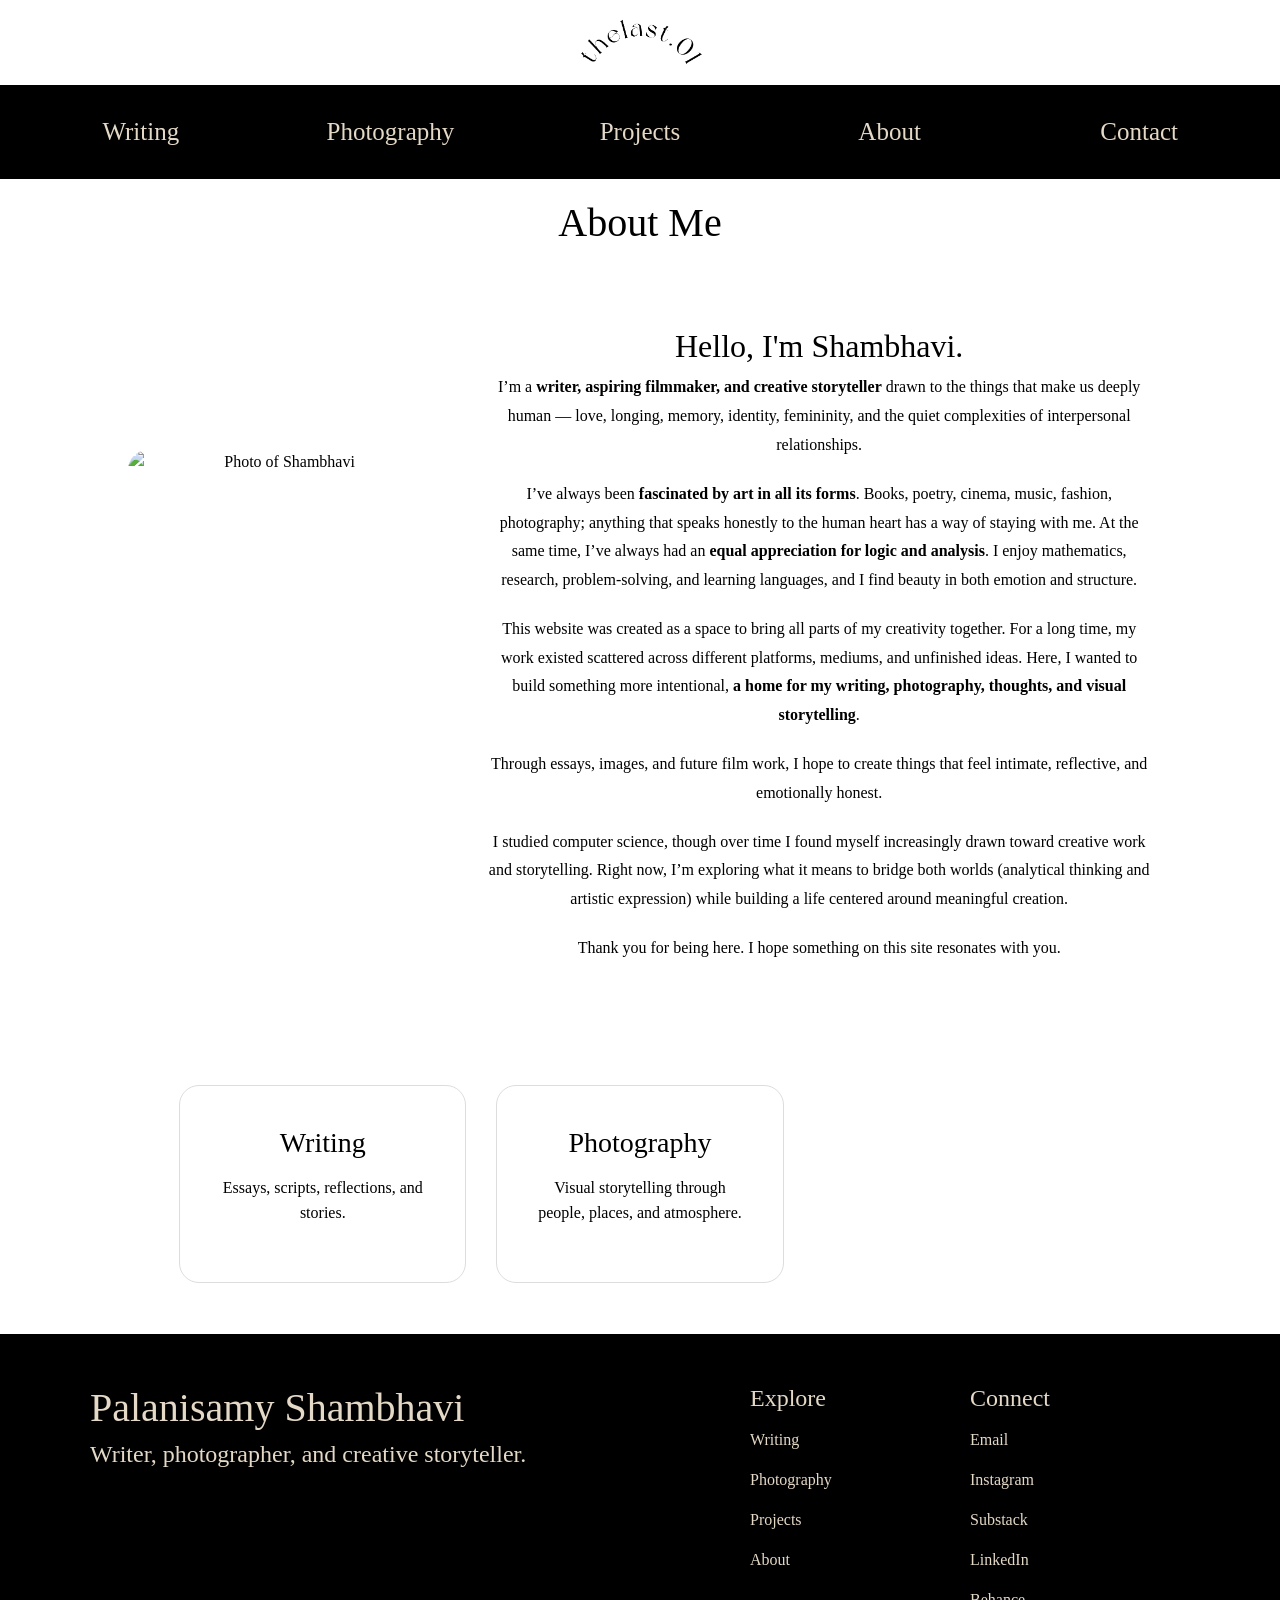
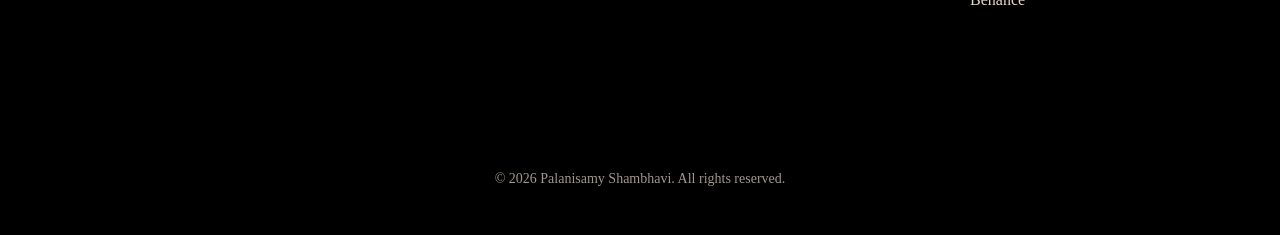
==== commit f4b2bd4f: "add projects page - added webpage for projects - adjusted navbar acorss all pages" ====
--- a/about/index.html
+++ b/about/index.html
@@ -44,14 +44,14 @@
             <!-- <a href="resume/index.html">resume</a> -->
             <li><a href="../writing/index.html">Writing</a></li>
             <li><a href="../photography/index.html">Photography</a></li>
-            <!-- <li class="dropdown">
+            <li class="dropdown">
               <a href="../projects/index.html">Projects</a>
               <div class="dropdown-content">
-                <a href="#">Link 1</a>
-                <a href="#">Link 2</a>
-                <a href="#">Link 3</a>
+                <a href="../projects/thelast01/index.html">Building TheLast.01</a>
+                <!-- <a href="#">Link 2</a>
+                <a href="#">Link 3</a> -->
               </div>
-            </li> -->
+            </li>
             <li><a href="../about/index.html">About</a></li>
             <li><a href="../contact/index.html">Contact</a></li>
           </ul>
--- a/universalJSCSSfiles/styles.css
+++ b/universalJSCSSfiles/styles.css
@@ -1,4 +1,4 @@
-/* apply across all pages */
+/* ------------------------ apply across all pages ------------------------ */
 *
 {
   font-family: serif, Times New Roman, Georgia;
@@ -6,16 +6,17 @@
   text-align: center;
   box-sizing: border-box;
 }
-body {
+body
+{
   font-family: "Inter", sans-serif;
-  /* scolor: #1a1a1a; */
   line-height: 1.6;
   margin: 0;
   padding: 0;
-  overflow-x: hidden;/* optional: hides horizontal overflow */
+  overflow-x: hidden;
 }
 
-h1, h2, h3 {
+h1, h2, h3
+{
   font-family: "Dream Avenue", serif;
 }
 
@@ -25,415 +26,12 @@
   height: 100%;
   margin: 0;
   padding: 0;
-  overflow-x: hidden;/* optional: hides horizontal overflow */
+  overflow-x: hidden;
 }
 
-
 /* website logo styling */
-.site-logo {
-  width: 10%;   /* adjust size */
-  height: auto;   /* keeps proportions */
+.site-logo
+{
+  width: 10%;
+  height: auto;
 }
-
-/* carousel styling */
-.carousel {
-  position: relative;
-  width: 100%;
-  overflow: hidden;
-}
-
-.carousel-track {
-  display: flex;
-  scroll-behavior: smooth;
-  overflow-x: hidden;
-
-}
-
-
-.slide {
-  min-width: 100%;
-
-  flex-shrink: 0;
-
-}
-
-.slide img {
-  width: 100%;
-  height: 550px;
-  object-fit: cover;
-  display: block;
-}
-
-/* arrows */
-
-.arrow {
-  position: absolute;
-  top: 50%;
-  transform: translateY(-50%);
-  font-size: 28px;
-  background: rgba(0,0,0,0.4);
-  color: white;
-  border: none;
-  padding: 10px 14px;
-  cursor: pointer;
-}
-
-.prev { left: 10px; }
-.next { right: 10px; }
-
-/* dots */
-
-.carousel-dots {
-  display: flex;
-  justify-content: center;
-  margin: 15px 0;
-}
-
-.carousel-dots button {
-  width: 10px;
-  height: 10px;
-  border-radius: 50%;
-  border: none;
-  margin: 5px;
-  background: #ccc;
-  cursor: pointer;
-}
-
-.carousel-dots button.active {
-  background: #333;
-}
-
-            .homepageImage {
-              width: 100%;
-              overflow: hidden;
-            }
-
-            .homepageImage img {
-              width: 100%;
-              height: auto;
-              display: block;
-              object-fit: contain;
-            }
-            .main-body
-            {
-              width: 80%;
-              margin: 0 auto;
-
-            }
-            .gap-format
-            {
-              /* background: pink; */
-              padding-top: 8vh;
-            }
-
-/* homepage sections styling */
-            .homepage-sections{
-              width: 100%;
-              /* border-top: 1px solid grey;
-              border-bottom: 1px solid grey; */
-              padding: 1%;
-              padding-bottom: 3%;
-            /* margin: 1%; */
-            /* background: blue; */
-            }
-
-
-/* final writing styling */
-        .writing-grid {
-          display: grid;
-          grid-template-columns: repeat(3, 1fr);
-          gap: 20px;
-          /* background: yellow; */
-          /* margin: 1%; */
-        }
-
-        .writing-pair {
-          display: grid;
-          grid-template-columns: 120px 1fr;
-          align-items: center;
-          border-radius: 20px;
-
-          border: 1px solid #ccc;
-          padding: 5%;
-          background-color: #f1f1f1;
-
-          overflow: hidden;
-        }
-
-        .writing-pair:hover {
-          border: 5px solid #ccc;
-          border-color: #e4d8c6;
-          border-radius: 20px;
-        }
-
-        .writing-pair img {
-          width: 120px;
-          height: 120px;
-          object-fit: cover;
-          display: block;
-        }
-
-        .writing-desc {
-          padding: 15px;
-          text-align: left;
-        }
-
-        .writing-desc h4 {
-          margin: 0 0 8px;
-          font-size: 22px;
-        }
-
-        .writing-desc p {
-          margin: 0;
-          font-size: 16px;
-          color: #666;
-        }
-
-        .see-more
-        {
-          padding: 1%;
-
-          /* background: pink; */
-        }
-
-
-
-
-/* final image styling */
-            .featured-grid {
-              display: grid;
-
-              grid-template-columns: repeat(4, 1fr);
-              grid-auto-rows: 220px;
-
-              gap: 16px;
-
-              /* background: purple; */
-            }
-
-            /* image cards */
-            .photo {
-              overflow: hidden;
-              border-radius: 18px;
-            }
-
-            /* images */
-            .photo img {
-              width: 100%;
-              height: 100%;
-              object-fit: cover;
-
-              display: block;
-
-              transition: transform 0.4s ease;
-            }
-
-            .photo:hover img {
-              transform: scale(1.05);
-            }
-
-            /* shapes */
-
-            .square {
-              grid-column: span 1;
-            }
-
-            .landscape {
-              grid-column: span 2;
-            }
-
-            /* the caption styling isnt wokring lol */
-            .caption {
-              /* position: absolute;
-              bottom: 10px;
-              left: 10px; */
-              color: black;
-              font-size: 140px;
-              /* background: rgba(0,0,0,0.4); */
-              padding: 4px 8px;
-              /* border-radius: 4px; */
-            }
-
-
-/* projects grid styling */
-/* .projects-grid
-{
-  display: grid;
-  gap: 5%;
-  grid-template-columns: auto auto auto;
-  padding-top: 20px;
-  padding-bottom: 50px;
-}
-.projects-grid img {
-  width: 100%;
-} */
-
-
-
-
-
-/* about page */
-/* .about-page{
-  max-width:1100px;
-  margin:auto;
-  padding:60px 20px;
-  line-height:1.6;
-}
-
-.about-hero{
-  text-align:center;
-  margin-bottom:60px;
-}
-
-.about-hero h1{
-  font-size:42px;
-  margin-bottom:10px;
-}
-
-.about-hero p{
-  font-size:18px;
-  color:#666;
-}
-
-.about-content{
-  display:flex;
-  gap:50px;
-  align-items:center;
-  margin-bottom:70px;
-}
-
-.about-image img{
-  width:300px;
-  border-radius:6px;
-}
-
-.about-text h2{
-  margin-bottom:15px;
-}
-
-.about-text p{
-  margin-bottom:15px;
-  color:#444;
-}
-
-.about-work{
-  display:grid;
-  grid-template-columns:repeat(3,1fr);
-  gap:40px;
-}
-
-.work-item h3{
-  margin-bottom:10px;
-}
-
-.work-item p{
-  color:#555;
-}
-
-
-@media(max-width:900px){
-
-.about-content{
-  flex-direction:column;
-  text-align:center;
-}
-
-.about-work{
-  grid-template-columns:1fr;
-}
-
-} */
-
-
-/* contact page */
-/* .contact-page {
-  padding: 80px 20px;
-}
-
-.contact-container {
-  max-width: 700px;
-  margin: auto;
-}
-
-.contact-container h1 {
-  font-size: 36px;
-  margin-bottom: 15px;
-}
-
-.contact-intro {
-  margin-bottom: 40px;
-  color: #555;
-  line-height: 1.6;
-}
-
-
-.contact-links {
-  display: flex;
-  flex-direction: column;
-  gap: 20px;
-}
-
-.contact-item {
-  display: block;
-  padding: 20px;
-  border: 1px solid #eee;
-  text-decoration: none;
-  color: black;
-  transition: 0.2s;
-}
-
-.contact-item span {
-  display: block;
-  font-size: 14px;
-  color: #666;
-  margin-top: 5px;
-}
-
-.contact-item:hover {
-  background: #f6f6f6;
-  transform: translateX(4px);
-} */
-
-
-
-/* for the writing popuo modalLink */
-
-.modal {
-  position: fixed;
-  top: 0;
-  left: 0;
-
-  width: 100%;
-  height: 100%;
-
-  background: rgba(0,0,0,0.7);
-
-  display: none;
-
-  justify-content: center;
-  align-items: center;
-
-  z-index: 9999;
-}
-
-.modal.show {
-  display: flex;
-}
-
-.modal-content {
-  background: white;
-
-  width: 80%;
-  max-width: 700px;
-
-  padding: 2rem;
-
-  max-height: 90vh;
-
-  overflow-y: auto;
-}
-
-.close {
-  cursor: pointer;
-  font-size: 2rem;
-}
--- a/about/about.css
+++ b/about/about.css
@@ -10,10 +10,10 @@
   padding: 2%;
 }
 
-.about-title h1 {
+/* .about-title h1 {
   font-size: 72px;
   font-weight: 400;
-}
+} */
 
 /* INTRO SECTION */
 
@@ -44,16 +44,8 @@
 width: 100%;
 }
 
-
-.about-text h2 {
-  font-size: 42px;
-  margin-bottom: 30px;
-}
-
 .about-text p {
-  font-size: 18px;
   line-height: 1.8;
-
   margin-bottom: 20px;
 }
 
--- a/universalJSCSSfiles/navbar.css
+++ b/universalJSCSSfiles/navbar.css
@@ -1,4 +1,4 @@
-/* apply across all pages */
+/* ---------- apply across all pages ---------- */
 *
 {
   font-family: serif, Times New Roman, Georgia;
@@ -11,100 +11,100 @@
   height: 100%;
 }
 
-/* navigation bar styling */
+
+
+/* ---------- navigation bar styling ---------- */
 .navbar {
   list-style: none;
   margin: 0;
   padding: 0;
-
   background-color: black;
-
   display: flex;
   justify-content: space-evenly; /* equal spacing */
   align-items: center;
-
   position: fixed;
   top: 0;
   width: 100%;
 }
-
-/* EACH NAV ITEM */
-.navbar li {
-  flex: 1; /* equal width */
+.navbar li
+{
+  flex: 1;
 }
 
-/* LINKS */
-.navbar li a {
+
+
+/* ---------- the words on the bar ---------- */
+.navbar li a
+{
   display: block;
-
   width: 100%;
   padding: 20px 0;
-
   color: #e4d8c6;
   text-decoration: none;
   font-size: 25px;
-
   transition: 0.3s;
 }
-
-/* FULL BLOCK HOVER */
-.navbar li a:hover {
+.navbar > li > a:hover
+{
   background-color: grey;
   color: white;
 }
 
 
-/* MOBILE */
-@media (max-width: 768px) {
 
-  .navbar li a {
+/* ---------- for the dropdown ---------- */
+.dropdown
+{
+  position: relative;
+}
+.dropdown-content
+{
+  display: none;
+  position: absolute;
+  top: 100%;
+  left: 0;
+  min-width: 100%;
+  background-color: white;
+  color: black;
+  box-shadow: 0px 8px 16px rgba(0,0,0,0.15);
+  z-index: 1;
+  transition: all 0.2s ease;
+}
+.dropdown-content a
+{
+  color: black !important;
+  font-size: 10px;
+  padding: 20px;
+  display: block;
+  text-align: left;
+}
+li.dropdown
+{
+  display: inline-block;
+}
+.dropdown:hover .dropdown-content
+{
+  display: block;
+}
+.dropdown-content a:hover
+{
+  background-color: #e4d8c6;
+  color: black;
+}
+
+
+
+/* ---------- responsive styling  ----------*/
+@media (max-width: 768px)
+{
+  .navbar li a
+  {
     font-size: 14px;
     padding: 10px 12px;
   }
-
 }
-
-
-/* this isnt working though, check it later */
-@media screen and (max-width: 600px) {
+@media screen and (max-width: 600px)
+{
   ul.navbar li.right,
   ul.navbar li {float: none;}
 }
-
-li a, .dropbtn {
-  color: #e4d8c6;
-  text-align: center;
-  padding: 14px 16px;
-  text-decoration: none;
-}
-
-li a:hover, .dropdown:hover .dropbtn {
-  background-color: grey;
-}
-
-li.dropdown {
-  display: inline-block;
-}
-
-.dropdown-content {
-  display: none;
-  position: absolute;
-  background-color: #f9f9f9;
-  min-width: 160px;
-  box-shadow: 0px 8px 16px 0px rgba(0,0,0,0.2);
-  z-index: 1;
-}
-
-.dropdown-content a {
-  /* fontColor: red; */
-  padding: 12px 16px;
-  text-decoration: none;
-  display: block;
-  text-align: left;
-}
-
-.dropdown-content a:hover {background-color: yellow;}
-
-.dropdown:hover .dropdown-content {
-  display: block;
-}
